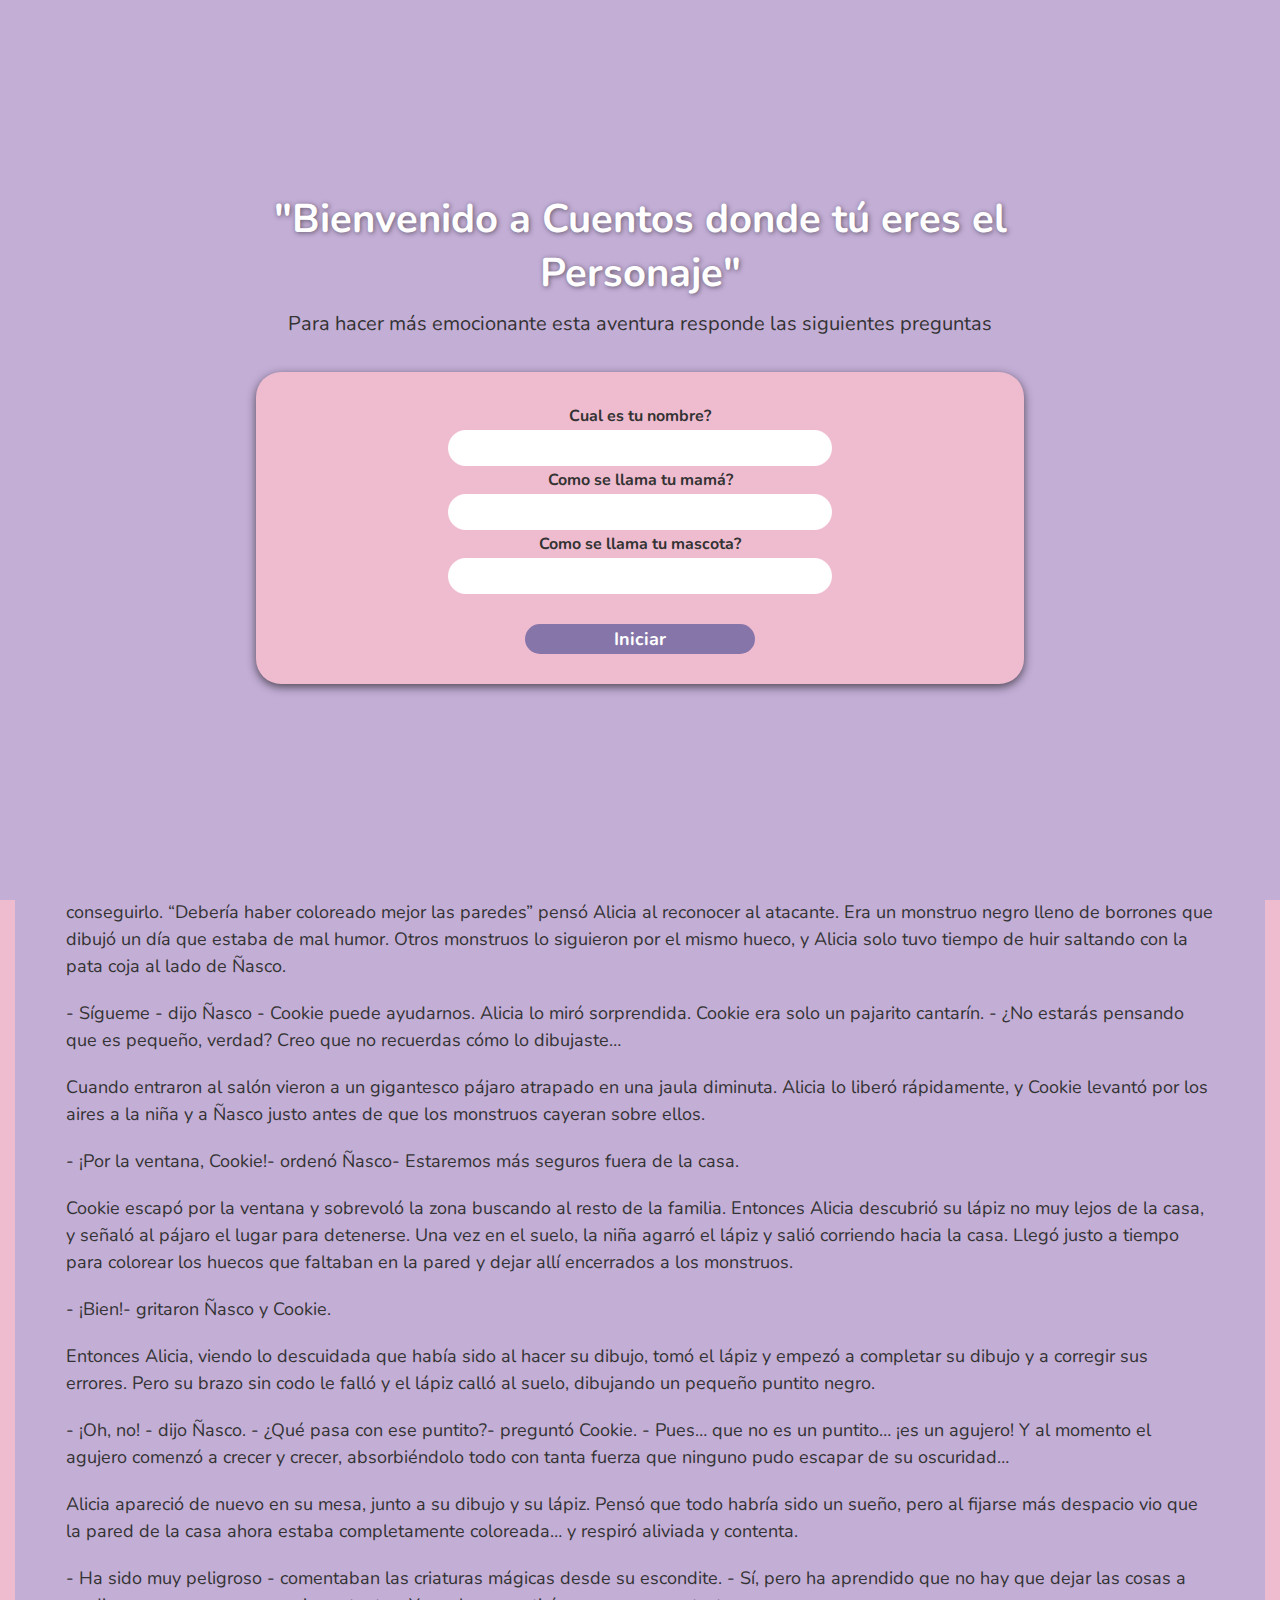
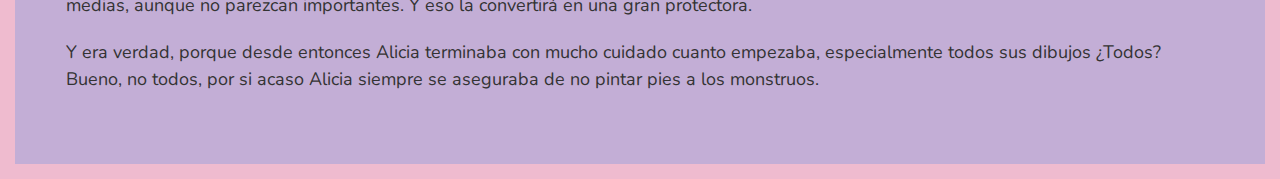
==== index.html @ fbbc8079 "first commit" ====
<!DOCTYPE html>
<html lang="en">
<head>
  <meta charset="UTF-8">
  <meta name="viewport" content="width=device-width, initial-scale=1.0">
  <title>Cuentos donde tú eres el Personaje</title>
  <link rel="stylesheet" href="css/styles.css">
</head>
<body>
  <section class="welcome">
    <h1>"Bienvenido a Cuentos donde tú eres el Personaje"</h1>
    <p>Para hacer más emocionante esta aventura responde las siguientes preguntas</p>
    <form action="">
      <label for="name">Cual es tu nombre?</label>
      <input type="text" id="name" class="input-name">
      <label for="mom">Como se llama tu mamá?</label>
      <input type="text" id="mom" class="input-mom">
      <label for="pet">Como se llama tu mascota?</label>
      <input type="text" id="pet" class="input-pet">
      <input type="button" value="Iniciar" class="start">
    </form>
  </section>

  <main>
    <h2>Una aventura llena de pintura</h2>
    <p><span class="name">Alicia</span> aún no lo sabía, pero cuando, siendo aún muy pequeña, descubrió la flor más bella del bosque y, en lugar de arrancarla, la acarició y le cantó durante un rato, las criaturas mágicas la eligieron para que fuese su protectora. Desde entonces, ellas habían cuidado de <span class="name">Alicia</span> y le enseñaban muchas cosas sin que se diera cuenta. Pero había algo que no conseguían enseñarle: <span class="name">Alicia</span> casi nunca terminaba lo que empezaba. Y eso era importantísimo para una protectora.</p>
    <p>Las criaturas mágicas hicieron una reunión y algunas dijeron:

      - Tendrá que viajar al papel y aprender allí. 

      - Pero eso es muy peligroso.
      
      - No tenemos otra opción. Se está haciendo mayor.
      
      Y, mientras dormía, soplaron sobre sus dedos.</p>
    <p>
      A la mañana siguiente <span class="name">Alicia</span> realizó un precioso dibujo de su casa y de <span class="mom">Angélica</span> su madre. Al terminar, dejó caer el lápiz sobre el papel pero este, en vez de rebotar, se hundió dentro, como si se hubiera lanzado a una piscina. Cuando volvió a aparecer, ya formaba parte del dibujo. Lo mismo pasó con la mesa y con todo cuanto tocaba el papel, que crecía y crecía mientras volaba por la casa atrapando muebles y cuadros. <span class="name">Alicia</span> intentó detenerlo pero, al nada más tocarlo, también fue convertida en parte del dibujo.
    </p>
    <p>
      Cuando se recuperó del susto y se vio dentro del mundo de los dibujos, decidió investigar. Pero al primer paso sintió un fuerte dolor en la pierna y cayó al suelo.
    </p>
    <p>
      - Vaya golpe, <span class="name">Alicia</span> - dijo a su lado su mascota <span class="pet">Ñasco</span>, quien tenía 5 patas y estaba lleno de huecos blancos aún por colorear- ¿no has visto que te falta un pie? - dijo <span class="pet">Ñasco</span>.
    </p>
    <p>
      Era verdad. Con las prisas por terminar, <span class="name">Alicia</span> había olvidado dibujar uno de sus pies. Ahora tendría que andar a saltitos.
    </p>
    <p>
      - Grrmdñññ, adnadnal a ñañsña - intentó responder <span class="name">Alicia</span>. Pero también había dibujado una boca tan torcida que no se entendía lo que decía.
    </p>
    <p>
      <span class="name">Alicia</span> repasó el resto de su cuerpo de dibujo. Le faltaban un codo, varios dedos y la nariz, además de llevar un peinado horrible… pero pensó que no era tan grave. Le preocupaban más su madre. No estaba segura de haberle puesto ojos y boca, y recorrió toda la casa buscándola. Pero la había dibujado fuera, y cuando quiso salir descubrió que ¡tampoco había dibujado la puerta de la casa!
    </p>
    <p>Aún seguía pensando cómo salir, cuando a través de los huecos sin colorear de la pared vio que unos seres extraños comenzaban a rodear la casa. Tras un breve silencio se lanzaron al asalto, intentando entrar, y finalmente uno de ellos aprovechó un hueco grande sin pintar para conseguirlo. “Debería haber coloreado mejor las paredes” pensó <span class="name">Alicia</span> al reconocer al atacante. Era un monstruo negro lleno de borrones que dibujó un día que estaba de mal humor. Otros monstruos lo siguieron por el mismo hueco, y <span class="name">Alicia</span> solo tuvo tiempo de huir saltando con la pata coja al lado de <span class="pet">Ñasco</span>.</p>
    <p>
      - Sígueme - dijo <span class="pet">Ñasco</span> - Cookie puede ayudarnos.

      <span class="name">Alicia</span> lo miró sorprendida. Cookie era solo un pajarito cantarín.

- ¿No estarás pensando que es pequeño, verdad? Creo que no recuerdas cómo lo dibujaste…
    </p>
    <p>
      Cuando entraron al salón vieron a un gigantesco pájaro atrapado en una jaula diminuta. <span class="name">Alicia</span> lo liberó rápidamente, y Cookie levantó por los aires a la niña y a <span class="pet">Ñasco</span> justo antes de que los monstruos cayeran sobre ellos.
    </p>
    <p>
      - ¡Por la ventana, Cookie!- ordenó <span class="pet">Ñasco</span>- Estaremos más seguros fuera de la casa.
    </p>
    <p>
      Cookie escapó por la ventana y sobrevoló la zona buscando al resto de la familia. Entonces <span class="name">Alicia</span> descubrió su lápiz no muy lejos de la casa, y señaló al pájaro el lugar para detenerse. Una vez en el suelo, la niña agarró el lápiz y salió corriendo hacia la casa. Llegó justo a tiempo para colorear los huecos que faltaban en la pared y dejar allí encerrados a los monstruos.
    </p>
    <p>
      - ¡Bien!- gritaron <span class="pet">Ñasco</span> y Cookie.
    </p>
    <p>
      Entonces <span class="name">Alicia</span>, viendo lo descuidada que había sido al hacer su dibujo, tomó el lápiz y empezó a completar su dibujo y a corregir sus errores. Pero su brazo sin codo le falló y el lápiz calló al suelo, dibujando un pequeño puntito negro.
    </p>
    <p>
      - ¡Oh, no! - dijo <span class="pet">Ñasco</span>.

      - ¿Qué pasa con ese puntito?- preguntó Cookie.

      - Pues… que no es un puntito… ¡es un agujero!

      Y al momento el agujero comenzó a crecer y crecer, absorbiéndolo todo con tanta fuerza que ninguno pudo escapar de su oscuridad…
    </p>
    <p>
      <span class="name">Alicia</span> apareció de nuevo en su mesa, junto a su dibujo y su lápiz. Pensó que todo habría sido un sueño, pero al fijarse más despacio vio que la pared de la casa ahora estaba completamente coloreada… y respiró aliviada y contenta.
    </p>
    <p>
      - Ha sido muy peligroso - comentaban las criaturas mágicas desde su escondite.

      - Sí, pero ha aprendido que no hay que dejar las cosas a medias, aunque no parezcan importantes. Y eso la convertirá en una gran protectora.
    </p>
    <p>
      Y era verdad, porque desde entonces <span class="name">Alicia</span> terminaba con mucho cuidado cuanto empezaba, especialmente todos sus dibujos ¿Todos? Bueno, no todos, por si acaso <span class="name">Alicia</span> siempre se aseguraba de no pintar pies a los monstruos.
    </p>
  </main>
  <script src="script/index.js"></script>
</body>
</html>
---- css/styles.css ----
@import url('https://fonts.googleapis.com/css2?family=Nunito:wght@400;700&display=swap');

:root {
  --dark-purple: #8675a9;
  --purple: #c3aed6;
  --pink: #efbbcf;
  --beige: #ffd5cd;
}

* {
  margin: 0;
  font-family: 'Nunito', sans-serif;
}

body {
  background-color: #c3aed6;
}

.welcome {
  display: flex;
  flex-direction: column;
  justify-content: center;
  align-items: center;
  position: fixed;
  top: 0;
  right: 0;
  bottom: 0;
  left: 0;
  background-color: #c3aed6;
}

h1 {
  width: 70%;
  font-size: 40px;
  text-align: center;
  color: white;
  text-shadow: 1px 1px 5px rgba(0, 0, 0, 0.5);
}

.welcome p {
  width: 92%;
  text-align: center;
  font-size: 20px;
  color: #333333;
  margin: 10px 0;
}

form {
  width: 60%;
  display: flex;
  flex-direction: column;
  align-items: center;
  margin: 25px;
  background-color: #efbbcf;
  border-radius: 25px;
  padding: 30px 0;
  box-shadow: 0px 3px 10px 0px rgba(0, 0, 0, 0.6);
}

label {
  font-weight: bold;
  padding: 3px 0;
  color: #333333;
}

input {
  width: 50%;
  height: 30px;
  border: none;
  border-radius: 25px;
  padding: 3px 0;
  outline: none;
  text-align: center;
  font-weight: bold;
  font-size: 22px;
  color: #8675a9
}

.start {
  width: 30%;
  height: 30px;
  border: none;
  border-radius: 25px;
  outline: none;
  margin-top: 30px;
  background-color: #8675a9;
  color: white;
  font-size: 18px;
  font-weight: bold;
}

main {
  padding: 4%;
  border: 15px solid #efbbcf;
}

h2 {
  font-size: 36px;
  text-align: center;
  margin: 10px 0;
  color: #8675a9;
}

main p {
  font-size: 18px;
  line-height: 1.5;
  margin: 20px 0;
  color: #333333;
}
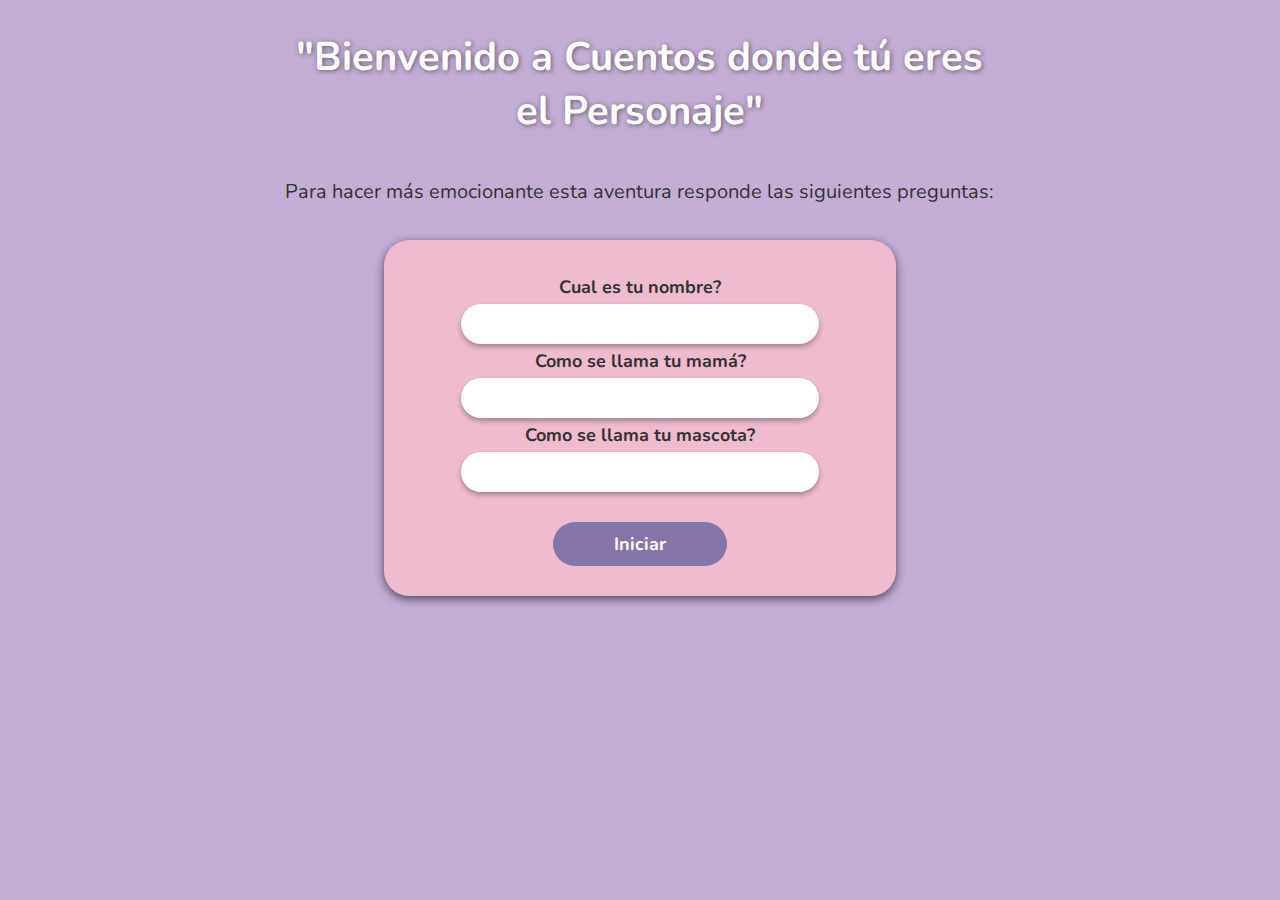
==== commit e97a6af9: "responsive" ====
--- a/index.html
+++ b/index.html
@@ -5,11 +5,12 @@
   <meta name="viewport" content="width=device-width, initial-scale=1.0">
   <title>Cuentos donde tú eres el Personaje</title>
   <link rel="stylesheet" href="css/styles.css">
+  <link rel="stylesheet" href="css/queries.css">
 </head>
 <body>
   <section class="welcome">
     <h1>"Bienvenido a Cuentos donde tú eres el Personaje"</h1>
-    <p>Para hacer más emocionante esta aventura responde las siguientes preguntas</p>
+    <p>Para hacer más emocionante esta aventura responde las siguientes preguntas:</p>
     <form action="">
       <label for="name">Cual es tu nombre?</label>
       <input type="text" id="name" class="input-name">
@@ -17,84 +18,9 @@
       <input type="text" id="mom" class="input-mom">
       <label for="pet">Como se llama tu mascota?</label>
       <input type="text" id="pet" class="input-pet">
-      <input type="button" value="Iniciar" class="start">
+      <a href="pages/cuento.html" class="start">Iniciar</a>
     </form>
   </section>
-
-  <main>
-    <h2>Una aventura llena de pintura</h2>
-    <p><span class="name">Alicia</span> aún no lo sabía, pero cuando, siendo aún muy pequeña, descubrió la flor más bella del bosque y, en lugar de arrancarla, la acarició y le cantó durante un rato, las criaturas mágicas la eligieron para que fuese su protectora. Desde entonces, ellas habían cuidado de <span class="name">Alicia</span> y le enseñaban muchas cosas sin que se diera cuenta. Pero había algo que no conseguían enseñarle: <span class="name">Alicia</span> casi nunca terminaba lo que empezaba. Y eso era importantísimo para una protectora.</p>
-    <p>Las criaturas mágicas hicieron una reunión y algunas dijeron:
-
-      - Tendrá que viajar al papel y aprender allí. 
-
-      - Pero eso es muy peligroso.
-      
-      - No tenemos otra opción. Se está haciendo mayor.
-      
-      Y, mientras dormía, soplaron sobre sus dedos.</p>
-    <p>
-      A la mañana siguiente <span class="name">Alicia</span> realizó un precioso dibujo de su casa y de <span class="mom">Angélica</span> su madre. Al terminar, dejó caer el lápiz sobre el papel pero este, en vez de rebotar, se hundió dentro, como si se hubiera lanzado a una piscina. Cuando volvió a aparecer, ya formaba parte del dibujo. Lo mismo pasó con la mesa y con todo cuanto tocaba el papel, que crecía y crecía mientras volaba por la casa atrapando muebles y cuadros. <span class="name">Alicia</span> intentó detenerlo pero, al nada más tocarlo, también fue convertida en parte del dibujo.
-    </p>
-    <p>
-      Cuando se recuperó del susto y se vio dentro del mundo de los dibujos, decidió investigar. Pero al primer paso sintió un fuerte dolor en la pierna y cayó al suelo.
-    </p>
-    <p>
-      - Vaya golpe, <span class="name">Alicia</span> - dijo a su lado su mascota <span class="pet">Ñasco</span>, quien tenía 5 patas y estaba lleno de huecos blancos aún por colorear- ¿no has visto que te falta un pie? - dijo <span class="pet">Ñasco</span>.
-    </p>
-    <p>
-      Era verdad. Con las prisas por terminar, <span class="name">Alicia</span> había olvidado dibujar uno de sus pies. Ahora tendría que andar a saltitos.
-    </p>
-    <p>
-      - Grrmdñññ, adnadnal a ñañsña - intentó responder <span class="name">Alicia</span>. Pero también había dibujado una boca tan torcida que no se entendía lo que decía.
-    </p>
-    <p>
-      <span class="name">Alicia</span> repasó el resto de su cuerpo de dibujo. Le faltaban un codo, varios dedos y la nariz, además de llevar un peinado horrible… pero pensó que no era tan grave. Le preocupaban más su madre. No estaba segura de haberle puesto ojos y boca, y recorrió toda la casa buscándola. Pero la había dibujado fuera, y cuando quiso salir descubrió que ¡tampoco había dibujado la puerta de la casa!
-    </p>
-    <p>Aún seguía pensando cómo salir, cuando a través de los huecos sin colorear de la pared vio que unos seres extraños comenzaban a rodear la casa. Tras un breve silencio se lanzaron al asalto, intentando entrar, y finalmente uno de ellos aprovechó un hueco grande sin pintar para conseguirlo. “Debería haber coloreado mejor las paredes” pensó <span class="name">Alicia</span> al reconocer al atacante. Era un monstruo negro lleno de borrones que dibujó un día que estaba de mal humor. Otros monstruos lo siguieron por el mismo hueco, y <span class="name">Alicia</span> solo tuvo tiempo de huir saltando con la pata coja al lado de <span class="pet">Ñasco</span>.</p>
-    <p>
-      - Sígueme - dijo <span class="pet">Ñasco</span> - Cookie puede ayudarnos.
-
-      <span class="name">Alicia</span> lo miró sorprendida. Cookie era solo un pajarito cantarín.
-
-- ¿No estarás pensando que es pequeño, verdad? Creo que no recuerdas cómo lo dibujaste…
-    </p>
-    <p>
-      Cuando entraron al salón vieron a un gigantesco pájaro atrapado en una jaula diminuta. <span class="name">Alicia</span> lo liberó rápidamente, y Cookie levantó por los aires a la niña y a <span class="pet">Ñasco</span> justo antes de que los monstruos cayeran sobre ellos.
-    </p>
-    <p>
-      - ¡Por la ventana, Cookie!- ordenó <span class="pet">Ñasco</span>- Estaremos más seguros fuera de la casa.
-    </p>
-    <p>
-      Cookie escapó por la ventana y sobrevoló la zona buscando al resto de la familia. Entonces <span class="name">Alicia</span> descubrió su lápiz no muy lejos de la casa, y señaló al pájaro el lugar para detenerse. Una vez en el suelo, la niña agarró el lápiz y salió corriendo hacia la casa. Llegó justo a tiempo para colorear los huecos que faltaban en la pared y dejar allí encerrados a los monstruos.
-    </p>
-    <p>
-      - ¡Bien!- gritaron <span class="pet">Ñasco</span> y Cookie.
-    </p>
-    <p>
-      Entonces <span class="name">Alicia</span>, viendo lo descuidada que había sido al hacer su dibujo, tomó el lápiz y empezó a completar su dibujo y a corregir sus errores. Pero su brazo sin codo le falló y el lápiz calló al suelo, dibujando un pequeño puntito negro.
-    </p>
-    <p>
-      - ¡Oh, no! - dijo <span class="pet">Ñasco</span>.
-
-      - ¿Qué pasa con ese puntito?- preguntó Cookie.
-
-      - Pues… que no es un puntito… ¡es un agujero!
-
-      Y al momento el agujero comenzó a crecer y crecer, absorbiéndolo todo con tanta fuerza que ninguno pudo escapar de su oscuridad…
-    </p>
-    <p>
-      <span class="name">Alicia</span> apareció de nuevo en su mesa, junto a su dibujo y su lápiz. Pensó que todo habría sido un sueño, pero al fijarse más despacio vio que la pared de la casa ahora estaba completamente coloreada… y respiró aliviada y contenta.
-    </p>
-    <p>
-      - Ha sido muy peligroso - comentaban las criaturas mágicas desde su escondite.
-
-      - Sí, pero ha aprendido que no hay que dejar las cosas a medias, aunque no parezcan importantes. Y eso la convertirá en una gran protectora.
-    </p>
-    <p>
-      Y era verdad, porque desde entonces <span class="name">Alicia</span> terminaba con mucho cuidado cuanto empezaba, especialmente todos sus dibujos ¿Todos? Bueno, no todos, por si acaso <span class="name">Alicia</span> siempre se aseguraba de no pintar pies a los monstruos.
-    </p>
-  </main>
-  <script src="script/index.js"></script>
+<script src="script/index.js"></script>
 </body>
 </html>--- a/css/styles.css
+++ b/css/styles.css
@@ -17,19 +17,17 @@
 }
 
 .welcome {
+  width: 80vw;
+  margin: auto;
   display: flex;
   flex-direction: column;
   justify-content: center;
   align-items: center;
-  position: fixed;
-  top: 0;
-  right: 0;
-  bottom: 0;
-  left: 0;
   background-color: #c3aed6;
 }
 
 h1 {
+  margin: 30px 0;
   width: 70%;
   font-size: 40px;
   text-align: center;
@@ -46,7 +44,7 @@
 }
 
 form {
-  width: 60%;
+  width: 50%;
   display: flex;
   flex-direction: column;
   align-items: center;
@@ -58,27 +56,29 @@
 }
 
 label {
+  font-size: 18px;
   font-weight: bold;
-  padding: 3px 0;
+  padding: 5px 0;
   color: #333333;
 }
 
 input {
-  width: 50%;
+  width: 70%;
   height: 30px;
   border: none;
   border-radius: 25px;
-  padding: 3px 0;
+  padding: 5px 0;
   outline: none;
   text-align: center;
   font-weight: bold;
   font-size: 22px;
-  color: #8675a9
+  color: #8675a9;
+  box-shadow: 0px 3px 5px 0px rgba(0, 0, 0, 0.3);
 }
 
 .start {
   width: 30%;
-  height: 30px;
+  padding: 10px;
   border: none;
   border-radius: 25px;
   outline: none;
@@ -87,23 +87,67 @@
   color: white;
   font-size: 18px;
   font-weight: bold;
+  cursor: pointer;
+  text-align: center;
+  text-decoration: none;
 }
 
+.start:hover {
+  transform: scale(1.1);
+}
+
+header {
+  width: 100%;
+  margin: 0;
+}
+
+.freepik {
+  color: #ffd5cd;
+  font-size: 10px;
+  text-decoration: none;
+}
+
+header img {
+  width: 100%;
+}
 main {
-  padding: 4%;
   border: 15px solid #efbbcf;
 }
 
+.cuento {
+  padding: 15px 4%;
+}
+
 h2 {
-  font-size: 36px;
+  font-size: 42px;
   text-align: center;
   margin: 10px 0;
   color: #8675a9;
+  text-shadow: 1px 1px 3px rgba(0, 0, 0, 0.1)
 }
 
 main p {
   font-size: 18px;
   line-height: 1.5;
   margin: 20px 0;
-  color: #333333;
+  color: white;
+  text-shadow: 1px 1px 1px rgba(0, 0, 0, 0.1)
+}
+
+.image-container,
+.image-container2 {
+  display: flex;
+  align-items: center;
+}
+
+.image-container img {
+  width: 30%;
+  margin-right: 4%;
+  border-radius: 10px;
+}
+
+.image-container2 img {
+  width: 30%;
+  margin-left: 4%;
+  border-radius: 10px;
 }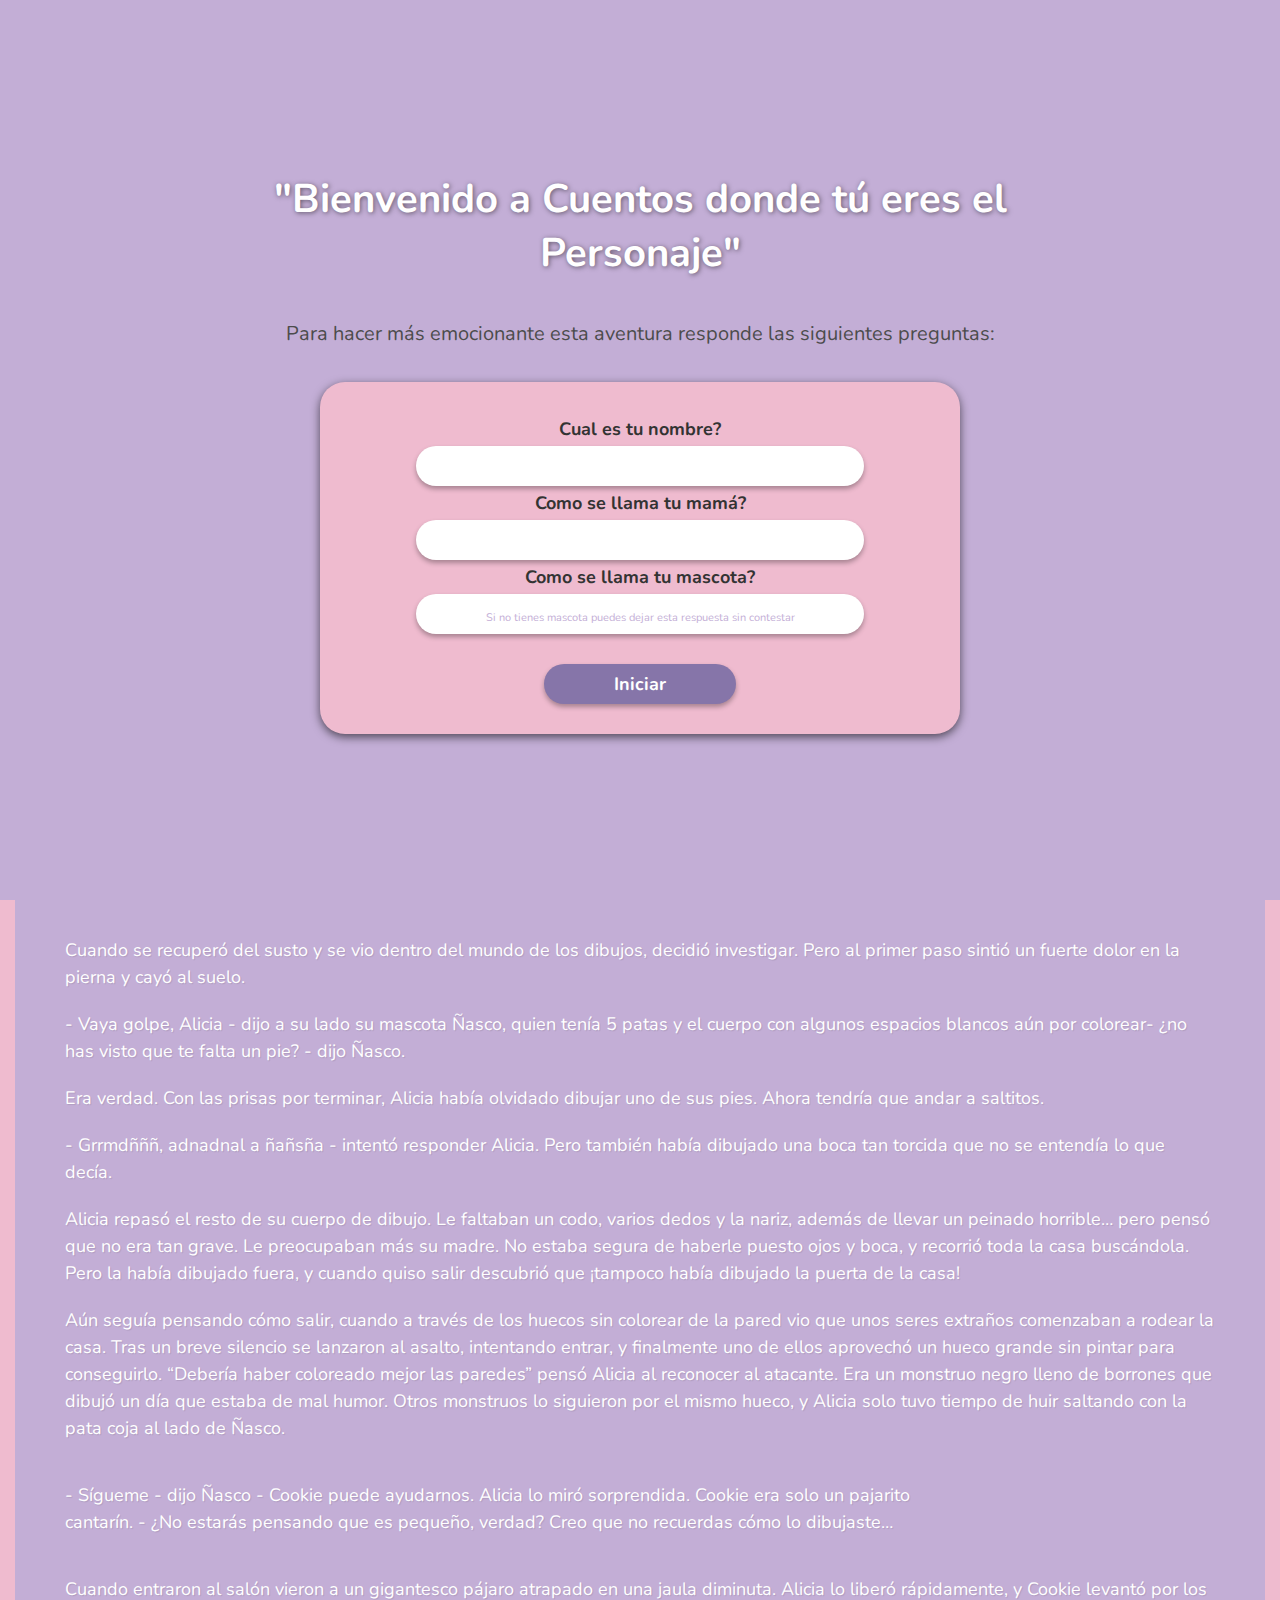
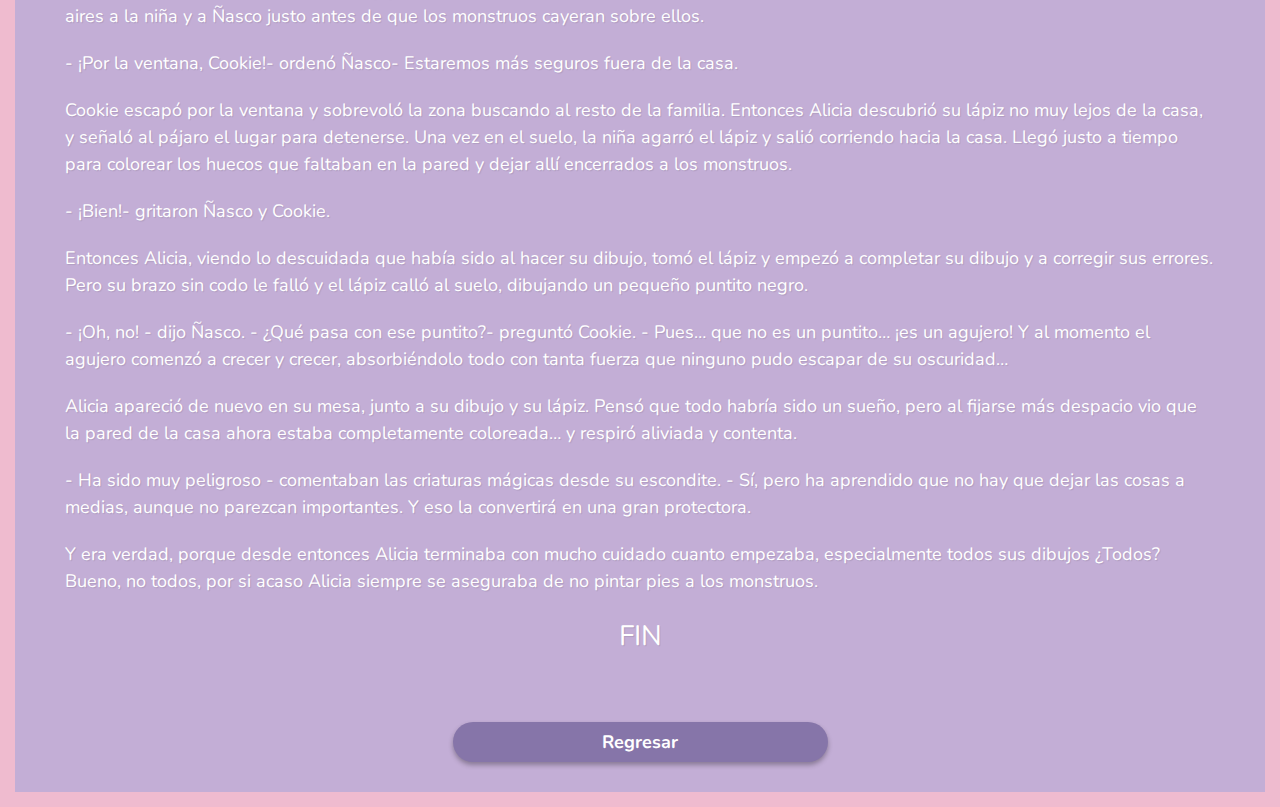
==== commit 44928420: "version 1.0" ====
--- a/index.html
+++ b/index.html
@@ -17,10 +17,104 @@
       <label for="mom">Como se llama tu mamá?</label>
       <input type="text" id="mom" class="input-mom">
       <label for="pet">Como se llama tu mascota?</label>
-      <input type="text" id="pet" class="input-pet">
-      <a href="pages/cuento.html" class="start">Iniciar</a>
+      <input type="text" id="pet" class="input-pet" placeholder="Si no tienes mascota puedes dejar esta respuesta sin contestar">
+      <input type="button" value="Iniciar" class="start">
     </form>
   </section>
+
+  <main>
+    <header>
+      <img src="../images/217.jpg" alt="Niños pintando">
+    </header>
+    <div class="cuento">
+      <h2>"Una aventura llena de pintura"</h2>
+      <p><span class="name">Alicia</span> aún no lo sabía, pero cuando, siendo aún muy pequeña, descubrió la flor más bella del bosque y, en lugar de arrancarla, la acarició y le cantó durante un rato, las criaturas mágicas la eligieron para que fuese su protectora. Desde entonces, ellas habían cuidado de <span class="name">Alicia</span> y le enseñaban muchas cosas sin que se diera cuenta. Pero había algo que no conseguían enseñarle: <span class="name">Alicia</span> casi nunca terminaba lo que empezaba. Y eso era importantísimo para una protectora.</p>
+      <p>Las criaturas mágicas hicieron una reunión y algunas dijeron:
+  
+        - Tendrá que viajar al papel y aprender allí. 
+  
+        - Pero eso es muy peligroso.
+        
+        - No tenemos otra opción. Se está haciendo mayor.
+        
+        Y, mientras dormía, soplaron sobre sus dedos.</p>
+        <div class="image-container">
+            <img src="../images/548955-PJZMY2-340.jpg" alt="">
+          <p>
+            A la mañana siguiente <span class="name">Alicia</span> realizó un precioso dibujo de su casa y de <span class="mom">Angélica</span> su madre. Al terminar, dejó caer el lápiz sobre el papel pero este, en vez de rebotar, se hundió dentro, como si se hubiera lanzado a una piscina. Cuando volvió a aparecer, ya formaba parte del dibujo. Lo mismo pasó con la mesa y con todo cuanto tocaba el papel, que crecía y crecía mientras volaba por la casa atrapando muebles y cuadros. <span class="name">Alicia</span> intentó detenerlo pero, al nada más tocarlo, también fue convertida en parte del dibujo.
+          </p>
+        </div>
+      
+      <p>
+        Cuando se recuperó del susto y se vio dentro del mundo de los dibujos, decidió investigar. Pero al primer paso sintió un fuerte dolor en la pierna y cayó al suelo.
+      </p>
+      <p>
+        - Vaya golpe, <span class="name">Alicia</span> - dijo a su lado su mascota <span class="pet">Ñasco</span>, quien tenía 5 patas y el cuerpo con algunos espacios blancos aún por colorear- ¿no has visto que te falta un pie? - dijo <span class="pet">Ñasco</span>.
+      </p>
+      <p>
+        Era verdad. Con las prisas por terminar, <span class="name">Alicia</span> había olvidado dibujar uno de sus pies. Ahora tendría que andar a saltitos.
+      </p>
+      <p>
+        - Grrmdñññ, adnadnal a ñañsña - intentó responder <span class="name">Alicia</span>. Pero también había dibujado una boca tan torcida que no se entendía lo que decía.
+      </p>
+      <p>
+        <span class="name">Alicia</span> repasó el resto de su cuerpo de dibujo. Le faltaban un codo, varios dedos y la nariz, además de llevar un peinado horrible… pero pensó que no era tan grave. Le preocupaban más su madre. No estaba segura de haberle puesto ojos y boca, y recorrió toda la casa buscándola. Pero la había dibujado fuera, y cuando quiso salir descubrió que ¡tampoco había dibujado la puerta de la casa!
+      </p>
+      <p>Aún seguía pensando cómo salir, cuando a través de los huecos sin colorear de la pared vio que unos seres extraños comenzaban a rodear la casa. Tras un breve silencio se lanzaron al asalto, intentando entrar, y finalmente uno de ellos aprovechó un hueco grande sin pintar para conseguirlo. “Debería haber coloreado mejor las paredes” pensó <span class="name">Alicia</span> al reconocer al atacante. Era un monstruo negro lleno de borrones que dibujó un día que estaba de mal humor. Otros monstruos lo siguieron por el mismo hueco, y <span class="name">Alicia</span> solo tuvo tiempo de huir saltando con la pata coja al lado de <span class="pet">Ñasco</span>.</p>
+      <div class="image-container2">
+        <p>
+          - Sígueme - dijo <span class="pet">Ñasco</span> - Cookie puede ayudarnos.
+    
+          <span class="name">Alicia</span> lo miró sorprendida. Cookie era solo un pajarito cantarín.
+    
+    - ¿No estarás pensando que es pequeño, verdad? Creo que no recuerdas cómo lo dibujaste…
+        </p>
+        <img src="https://www.vippng.com/png/detail/25-254205_bird-vector-png-png-download-vector-image-bird.png" alt="">
+      </div>
+      <p>
+        Cuando entraron al salón vieron a un gigantesco pájaro atrapado en una jaula diminuta. <span class="name">Alicia</span> lo liberó rápidamente, y Cookie levantó por los aires a la niña y a <span class="pet">Ñasco</span> justo antes de que los monstruos cayeran sobre ellos.
+      </p>
+      <p>
+        - ¡Por la ventana, Cookie!- ordenó <span class="pet">Ñasco</span>- Estaremos más seguros fuera de la casa.
+      </p>
+      <p>
+        Cookie escapó por la ventana y sobrevoló la zona buscando al resto de la familia. Entonces <span class="name">Alicia</span> descubrió su lápiz no muy lejos de la casa, y señaló al pájaro el lugar para detenerse. Una vez en el suelo, la niña agarró el lápiz y salió corriendo hacia la casa. Llegó justo a tiempo para colorear los huecos que faltaban en la pared y dejar allí encerrados a los monstruos.
+      </p>
+      <p>
+        - ¡Bien!- gritaron <span class="pet">Ñasco</span> y Cookie.
+      </p>
+      <p>
+        Entonces <span class="name">Alicia</span>, viendo lo descuidada que había sido al hacer su dibujo, tomó el lápiz y empezó a completar su dibujo y a corregir sus errores. Pero su brazo sin codo le falló y el lápiz calló al suelo, dibujando un pequeño puntito negro.
+      </p>
+      <p>
+        - ¡Oh, no! - dijo <span class="pet">Ñasco</span>.
+  
+        - ¿Qué pasa con ese puntito?- preguntó Cookie.
+  
+        - Pues… que no es un puntito… ¡es un agujero!
+  
+        Y al momento el agujero comenzó a crecer y crecer, absorbiéndolo todo con tanta fuerza que ninguno pudo escapar de su oscuridad…
+      </p>
+      <p>
+        <span class="name">Alicia</span> apareció de nuevo en su mesa, junto a su dibujo y su lápiz. Pensó que todo habría sido un sueño, pero al fijarse más despacio vio que la pared de la casa ahora estaba completamente coloreada… y respiró aliviada y contenta.
+      </p>
+      <p>
+        - Ha sido muy peligroso - comentaban las criaturas mágicas desde su escondite.
+  
+        - Sí, pero ha aprendido que no hay que dejar las cosas a medias, aunque no parezcan importantes. Y eso la convertirá en una gran protectora.
+      </p>
+      <p>
+        Y era verdad, porque desde entonces <span class="name">Alicia</span> terminaba con mucho cuidado cuanto empezaba, especialmente todos sus dibujos ¿Todos? Bueno, no todos, por si acaso <span class="name">Alicia</span> siempre se aseguraba de no pintar pies a los monstruos.
+      </p>
+      <div class="end">
+        <p>FIN</p>
+      </div>
+    </div>
+    <div class="back">
+      <input type="button" value="Regresar" class="back-btn">
+    </div>
+  </main>
+
 <script src="script/index.js"></script>
 </body>
 </html>--- a/css/styles.css
+++ b/css/styles.css
@@ -17,13 +17,18 @@
 }
 
 .welcome {
-  width: 80vw;
+  width: 100vw;
   margin: auto;
   display: flex;
   flex-direction: column;
   justify-content: center;
   align-items: center;
   background-color: #c3aed6;
+  position: fixed;
+  top: 0;
+  right: 0;
+  bottom: 0;
+  left: 0;
 }
 
 h1 {
@@ -39,7 +44,7 @@
   width: 92%;
   text-align: center;
   font-size: 20px;
-  color: #333333;
+  color: #4c4c4c;
   margin: 10px 0;
 }
 
@@ -75,10 +80,15 @@
   color: #8675a9;
   box-shadow: 0px 3px 5px 0px rgba(0, 0, 0, 0.3);
 }
+input::placeholder {
+  font-size: 16px;
+  font-weight: 400;
+  color: var(--purple);
+}
 
 .start {
   width: 30%;
-  padding: 10px;
+  height: 40px;
   border: none;
   border-radius: 25px;
   outline: none;
@@ -150,4 +160,32 @@
   width: 30%;
   margin-left: 4%;
   border-radius: 10px;
+}
+
+.end p {
+  text-align: center;
+  font-size: 28px;
+}
+
+.back {
+  width: 100%;
+  display: inline-flex;
+  justify-content: center;
+  box-sizing: border-box;
+}
+
+.back-btn {
+  width: 30%;
+  height: 40px;
+  border: none;
+  border-radius: 25px;
+  outline: none;
+  margin: 30px;
+  background-color: #8675a9;
+  color: white;
+  font-size: 18px;
+  font-weight: bold;
+  cursor: pointer;
+  text-align: center;
+  text-decoration: none;
 }--- a/css/queries.css
+++ b/css/queries.css
@@ -0,0 +1,145 @@
+@media screen and (max-width: 1200px) {
+
+form {
+  width: 65%;
+}
+
+input {
+  width: 75%;
+}
+input::placeholder {
+  font-size: 14px;
+}
+}
+
+@media screen and (max-width: 900px) {
+  h1 {
+    margin: 30px 0;
+    width: 80%;
+    font-size: 36px;
+  }
+  
+  
+  h2 {
+    font-size: 38px;
+  }
+}
+
+@media screen and (max-width: 768px) {
+  h1 {
+    margin: 30px 0;
+    width: 90%;
+    font-size: 34px;
+  }
+  h2 {
+    font-size: 32px;
+  }
+  form {
+    width: 80%;
+  }
+  input {
+    width: 80%;
+  }
+  .image-container img {
+    width: 35%;
+  }
+  input::placeholder {
+    font-size: 13px;
+  }
+}
+
+@media screen and (max-width: 700px) {
+  .image-container {
+    display: flex;
+    flex-direction: column-reverse;
+
+    align-items: center;
+  }
+  .image-container2 {
+    display: flex;
+    flex-direction: column;
+    align-items: center;
+  }
+  .image-container img,
+  .image-container2 img {
+    width: 80%;
+  }
+  
+}
+
+@media screen and (max-width: 550px) {
+  h1 {
+    margin: 20px 0;
+    width: 90%;
+    font-size: 30px;
+  }
+  .welcome p {
+    width: 92%;
+    font-size: 18px;
+    margin: 6px 0;
+  }
+  form {
+    width: 100%;
+  }
+  .cuento {
+    padding: 5px 4%;
+  }
+}
+input::placeholder {
+  font-size: 11px;
+}
+
+@media screen and (max-width: 450px) {
+  h1 {
+    margin: 15px 0;
+    width: 100%;
+    font-size: 28px;
+  }
+  .welcome p {
+    width: 100%;
+    font-size: 16px;
+    margin: 3px 0;
+  }
+    
+  label {
+    font-size: 16px;
+  }
+
+  input {
+    width: 90%;
+    font-size: 18px;
+  }
+  input::placeholder {
+    font-size: 10px;
+  }
+
+  h2 {
+    font-size: 28px;
+  }
+
+  main p {
+    font-size: 16px;
+    text-align: justify;
+  }
+
+}
+
+@media screen and (max-width: 400px) {
+  .welcome {
+    width: 94vw;
+  }
+  h1 {
+    font-size: 24px;
+  }
+  h2 {
+    font-size: 24px;
+  }
+
+  main p {
+    font-size: 15px;
+  }
+  input {
+    width: 95%;
+  }
+}
+
